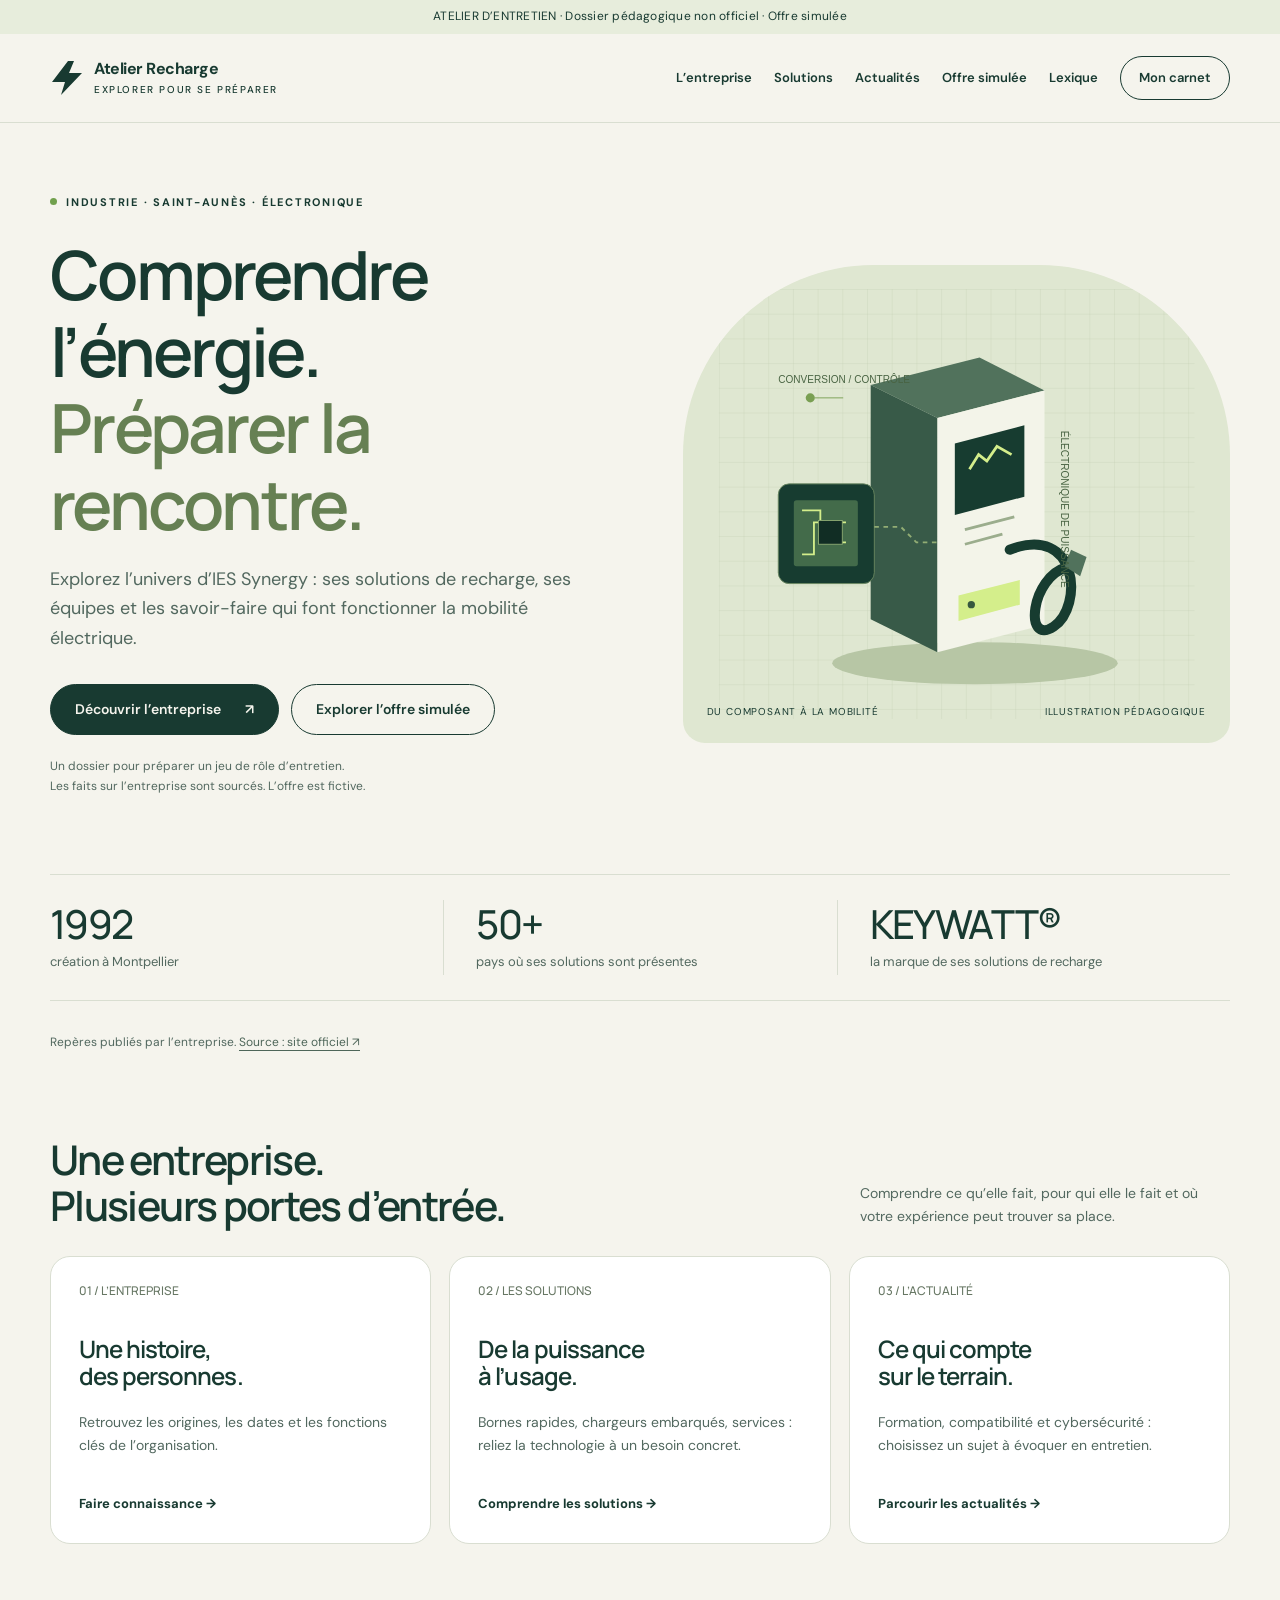
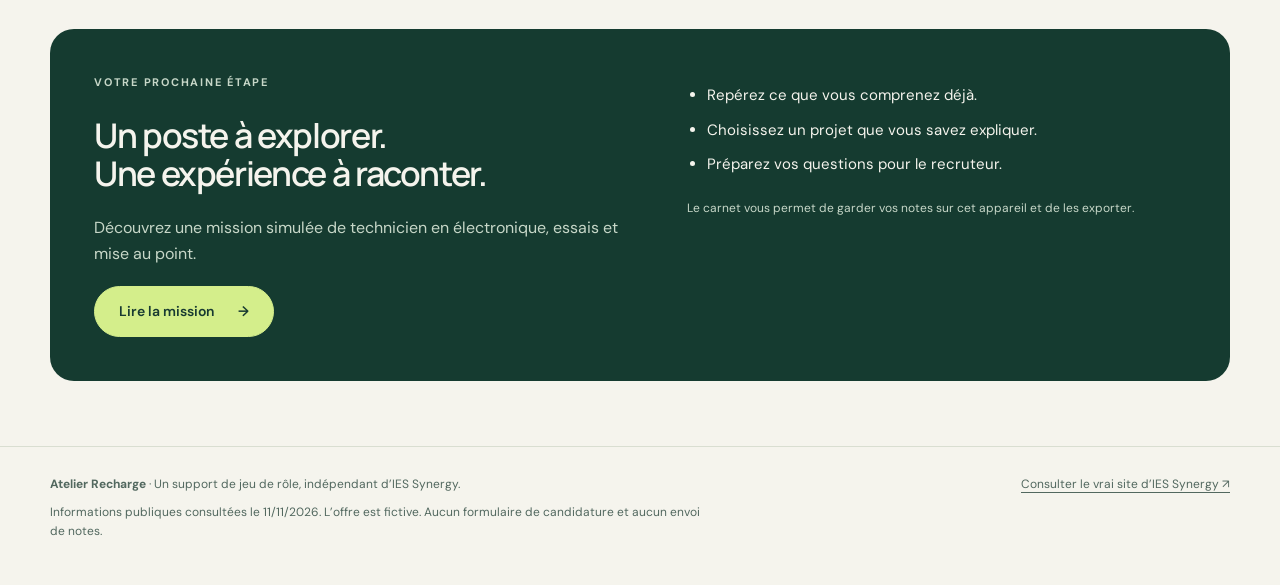
==== index.html @ e0dff9a8 "Create interview preparation site with sourced company information" ====
<!doctype html><html lang="fr"><head><meta charset="utf-8"><meta name="viewport" content="width=device-width, initial-scale=1"><meta name="robots" content="noindex,nofollow"><meta name="description" content="Dossier pédagogique non officiel pour découvrir IES Synergy et préparer un jeu de rôle d’entretien."><meta name="theme-color" content="#183a31"><title>Découvrir IES Synergy · Atelier Recharge</title><link rel="icon" href="favicon.svg" type="image/svg+xml"><link rel="stylesheet" href="style.css"><script defer src="app.js"></script></head><body data-page="index"><a class="skip" href="#contenu">Aller au contenu</a><div class="notice">ATELIER D’ENTRETIEN · Dossier pédagogique non officiel · Offre simulée</div><header class="header"><div class="wrap headrow"><a class="brand" href="index.html" aria-label="Atelier Recharge, accueil"><svg viewBox="0 0 34 38" aria-hidden="true"><path d="M18 2L2 23H15L11 36L32 14H19L24 2Z" fill="#183a31"/></svg><span>Atelier Recharge<small>Explorer pour se préparer</small></span></a><button class="menutoggle" aria-expanded="false" aria-controls="mainnav">Menu</button><nav id="mainnav" aria-label="Navigation principale"><a href="entreprise.html" >L’entreprise</a><a href="solutions.html" >Solutions</a><a href="actualites.html" >Actualités</a><a href="offre.html" >Offre simulée</a><a href="lexique.html" >Lexique</a><a href="notes.html" class="notelink" >Mon carnet</a></nav></div></header><main id="contenu">
<div class="wrap"><section class="hero"><div><div class="eyebrow"><span class="dot"></span> Industrie · Saint-Aunès · Électronique</div><h1>Comprendre<br>l’énergie.<br><span>Préparer la rencontre.</span></h1><p>Explorez l’univers d’IES Synergy : ses solutions de recharge, ses équipes et les savoir-faire qui font fonctionner la mobilité électrique.</p><div class="actions"><a class="button" href="entreprise.html">Découvrir l’entreprise <span aria-hidden="true">↗</span></a><a class="button secondary" href="offre.html">Explorer l’offre simulée</a></div><p class="smallnote">Un dossier pour préparer un jeu de rôle d’entretien.<br>Les faits sur l’entreprise sont sourcés. L’offre est fictive.</p></div><div class="visual"><svg viewBox="0 0 520 470" role="img" aria-labelledby="charger-title"><title id="charger-title">Illustration d’une borne de recharge et de son module électronique, sans représentation d’un produit réel.</title><defs><pattern id="grid" width="27" height="27" patternUnits="userSpaceOnUse"><path d="M27 0H0V27" fill="none" stroke="#bac9aa" stroke-width=".5"/></pattern></defs><rect width="520" height="470" fill="url(#grid)"/><ellipse cx="280" cy="409" rx="156" ry="23" fill="#b7c6a5"/><path d="M166 105L285 75 356 111 239 141Z" fill="#51725c"/><path d="M166 105L239 141V397L166 361Z" fill="#385a48"/><path d="M239 141L356 111V367L239 397Z" fill="#f3f4e9"/><path d="M258 169L334 149V227L258 247Z" fill="#173c30"/><path d="M274 197L284 181 293 188 304 172 320 181" fill="none" stroke="#d4ee8b" stroke-width="3"/><path d="M269 263L323 249M269 279L310 268" stroke="#9bad8d" stroke-width="3"/><path d="M318 285C393 256 399 347 366 369S341 314 381 304" fill="none" stroke="#173c30" stroke-width="11" stroke-linecap="round"/><path d="M378 303L385 285 402 293 395 314Z" fill="#51725c"/><path d="M262 335L329 318V345L262 363Z" fill="#d4ee8b"/><circle cx="276" cy="345" r="4" fill="#37583f"/><rect x="65" y="213" width="105" height="109" rx="12" fill="#173c30" stroke="#6b8861"/><rect x="82" y="231" width="70" height="72" rx="3" fill="#436b4a"/><path d="M91 242H111V277H139M91 290H104V255H139" fill="none" stroke="#d4ee8b" stroke-width="2"/><rect x="109" y="253" width="26" height="26" fill="#112d24" stroke="#8daa73"/><path d="M170 260H199L216 277H239" fill="none" stroke="#92ad74" stroke-width="2" stroke-dasharray="5 5"/><circle cx="100" cy="119" r="5" fill="#799f52"/><path d="M105 119H136" stroke="#799f52"/><text x="65" y="103" fill="#496443" font-family="Arial" font-size="11">CONVERSION / CONTRÔLE</text><text x="374" y="155" fill="#496443" font-family="Arial" font-size="11" transform="rotate(90 374 155)">ÉLECTRONIQUE DE PUISSANCE</text></svg><div class="caption"><span>Du composant à la mobilité</span><span>Illustration pédagogique</span></div></div></section>
<div class="stats"><div class="stat"><strong>1992</strong><span>création à Montpellier</span></div><div class="stat"><strong>50+</strong><span>pays où ses solutions sont présentes</span></div><div class="stat"><strong>KEYWATT®</strong><span>la marque de ses solutions de recharge</span></div></div><p class="smallnote">Repères publiés par l’entreprise. <a class="source" href="https://ies-synergy.com/" target="_blank" rel="noopener noreferrer">Source : site officiel <span aria-hidden="true">↗</span></a></p>
<section class="section"><div class="sectionhead"><h2>Une entreprise.<br>Plusieurs portes d’entrée.</h2><p>Comprendre ce qu’elle fait, pour qui elle le fait et où votre expérience peut trouver sa place.</p></div><div class="grid"><article class="card"><span class="num">01 / L’ENTREPRISE</span><h3>Une histoire,<br>des personnes.</h3><p>Retrouvez les origines, les dates et les fonctions clés de l’organisation.</p><a class="textlink" href="entreprise.html">Faire connaissance →</a></article><article class="card"><span class="num">02 / LES SOLUTIONS</span><h3>De la puissance<br>à l’usage.</h3><p>Bornes rapides, chargeurs embarqués, services : reliez la technologie à un besoin concret.</p><a class="textlink" href="solutions.html">Comprendre les solutions →</a></article><article class="card"><span class="num">03 / L’ACTUALITÉ</span><h3>Ce qui compte<br>sur le terrain.</h3><p>Formation, compatibilité et cybersécurité : choisissez un sujet à évoquer en entretien.</p><a class="textlink" href="actualites.html">Parcourir les actualités →</a></article></div></section>
<section class="band"><div><div class="eyebrow">Votre prochaine étape</div><h2>Un poste à explorer.<br>Une expérience à raconter.</h2><p>Découvrez une mission simulée de technicien en électronique, essais et mise au point.</p><a class="button" href="offre.html">Lire la mission <span aria-hidden="true">→</span></a></div><div><ul><li>Repérez ce que vous comprenez déjà.</li><li>Choisissez un projet que vous savez expliquer.</li><li>Préparez vos questions pour le recruteur.</li></ul><p class="smallnote" style="color:#c7d7c8">Le carnet vous permet de garder vos notes sur cet appareil et de les exporter.</p></div></section></div></main><footer class="foot"><div class="wrap footrow"><div><p><strong>Atelier Recharge</strong> · Un support de jeu de rôle, indépendant d’IES Synergy.</p><p>Informations publiques consultées le 11/11/2026. L’offre est fictive. Aucun formulaire de candidature et aucun envoi de notes.</p></div><a href="https://ies-synergy.com/" target="_blank" rel="noopener noreferrer">Consulter le vrai site d’IES Synergy ↗</a></div></footer></body></html>
---- style.css ----
@import url('https://fonts.googleapis.com/css2?family=DM+Sans:wght@400;500;600;700&family=Manrope:wght@400;500;600;700;800&display=swap');
:root{--ink:#183a31;--muted:#52685f;--paper:#f5f4ed;--line:#d9ded1;--lime:#d4ee8b;--white:#fff;--dark:#153b30;--radius:20px}
*{box-sizing:border-box}html{scroll-behavior:smooth;scroll-padding-top:110px}body{margin:0;background:var(--paper);color:var(--ink);font:16px/1.65 'DM Sans',Arial,sans-serif}a{color:inherit;text-underline-offset:4px}button,input,textarea{font:inherit}button,a,input,textarea,summary{-webkit-tap-highlight-color:transparent}a:focus-visible,button:focus-visible,input:focus-visible,textarea:focus-visible,summary:focus-visible{outline:3px solid #407b25;outline-offset:5px}a:hover{color:#3a602b}h1,h2,h3{font-family:Manrope,Arial,sans-serif;line-height:1.13;letter-spacing:-.04em;margin:0 0 22px}h1{font-size:clamp(40px,5.3vw,74px);font-weight:600}h2{font-size:clamp(29px,3.2vw,42px);font-weight:600}h3{font-size:23px;font-weight:600}p{margin:0 0 18px}.wrap{width:min(1180px,calc(100% - 64px));margin:auto}.skip{position:absolute;left:10px;top:-90px;z-index:99;padding:10px;background:white}.skip:focus{top:10px}.notice{background:#e7eddc;text-align:center;font-size:12px;padding:7px 15px;letter-spacing:.02em}.header{border-bottom:1px solid var(--line);background:var(--paper);position:sticky;top:0;z-index:20}.headrow{display:flex;align-items:center;justify-content:space-between;min-height:88px;gap:24px}.brand{display:flex;align-items:center;gap:10px;text-decoration:none;line-height:1.13;flex-shrink:0;font-size:16px;letter-spacing:-.03em;font-weight:700}.brand svg{width:34px;height:38px}.brand small{display:block;font-size:10px;letter-spacing:.16em;text-transform:uppercase;font-weight:500;margin-top:6px}nav{display:flex;gap:22px;align-items:center}nav a{font-size:13px;font-weight:600;text-decoration:none;white-space:nowrap;padding:9px 0}nav a[aria-current=page]{border-bottom:2px solid var(--ink)}nav .notelink{padding:10px 18px;border:1px solid var(--ink);border-radius:99px}.menutoggle{display:none;border:1px solid var(--line);background:transparent;border-radius:50px;padding:9px 16px;color:var(--ink)}main{min-height:70vh}.eyebrow{font-size:11px;letter-spacing:.16em;text-transform:uppercase;font-weight:700;display:flex;align-items:center;gap:9px;margin-bottom:25px}.dot{display:inline-block;width:7px;height:7px;border-radius:50%;background:#71a04d}.hero{padding:70px 0 60px;display:grid;grid-template-columns:1.05fr 1fr;gap:58px;align-items:center}.hero h1 span{color:#668053}.hero p{font-size:18px;max-width:540px;color:var(--muted)}.actions{display:flex;gap:12px;flex-wrap:wrap;margin:30px 0 0}.button{display:inline-flex;align-items:center;justify-content:center;gap:24px;border:1px solid var(--ink);border-radius:99px;background:var(--ink);color:var(--paper);padding:13px 24px;text-decoration:none;cursor:pointer;font-size:14px;font-weight:600}.button:hover{background:#315545;color:white}.button.secondary{background:transparent;color:var(--ink)}.button.secondary:hover{background:#e8ecdf}.smallnote{font-size:12px!important;color:var(--muted);margin-top:22px!important}.visual{background:#dfe7d1;border-radius:190px 190px 22px 22px;position:relative;overflow:hidden;min-height:478px;display:flex;align-items:center;justify-content:center}.visual svg{width:100%;height:430px}.visual .caption{position:absolute;bottom:22px;left:24px;right:24px;display:flex;justify-content:space-between;font-size:10px;letter-spacing:.08em;text-transform:uppercase}.stats{display:grid;grid-template-columns:repeat(3,1fr);border-top:1px solid var(--line);border-bottom:1px solid var(--line);padding:25px 0;margin-bottom:12px}.stat{padding:0 32px;border-left:1px solid var(--line)}.stat:first-child{padding-left:0;border-left:0}.stat strong{display:block;font:500 40px/1.2 Manrope,Arial,sans-serif;letter-spacing:-.04em}.stat span{font-size:13px;color:var(--muted)}.section{padding:65px 0}.sectionhead{display:flex;justify-content:space-between;align-items:end;gap:35px;margin-bottom:28px}.sectionhead h2{margin-bottom:0}.sectionhead p{max-width:370px;font-size:14px;color:var(--muted);margin:0}.grid{display:grid;grid-template-columns:repeat(3,1fr);gap:18px}.grid.two{grid-template-columns:repeat(2,1fr)}.card{background:#fff;border:1px solid var(--line);border-radius:var(--radius);padding:28px;display:flex;flex-direction:column;align-items:start}.card .num{font:500 12px/1 Manrope,Arial,sans-serif;color:#677764;margin-bottom:38px}.card p{font-size:14px;color:var(--muted)}.card h3{font-size:24px}.card .textlink{margin-top:auto;padding-top:18px}.textlink{font-size:13px;font-weight:700;text-decoration:none}.band{background:var(--dark);color:var(--paper);border-radius:24px;padding:44px;display:grid;grid-template-columns:1.1fr 1fr;gap:45px;margin:20px 0 65px}.band p{color:#c7d7c8}.band .button{background:var(--lime);color:var(--ink);border-color:var(--lime)}.band h2{font-size:34px}.band .eyebrow{color:#c7d7c8}.band ul{padding-left:20px;font-size:15px;margin:0}.band li{margin:10px 0}.pageintro{padding:60px 0 40px;max-width:900px}.pageintro h1{font-size:clamp(40px,5vw,62px)}.pageintro p{font-size:19px;max-width:740px;color:var(--muted)}.pill{font-size:11px;font-weight:600;padding:5px 10px;background:#e9eedf;border-radius:99px;display:inline-block;margin-bottom:18px}.pill.sim{background:#f1dfbd;color:#704511}.source{font-size:12px;display:inline-block;color:#4e6659;letter-spacing:0;margin-top:10px}.sources{border-top:1px solid var(--line);padding:28px 0 40px;font-size:12px;color:var(--muted)}.sources ul{padding-left:18px}.sources a{overflow-wrap:anywhere}.split{display:grid;grid-template-columns:1fr 1fr;gap:50px;align-items:start}.bigcopy{font-size:22px;line-height:1.55;letter-spacing:-.02em}.list{padding-left:20px}.list li{margin:12px 0}.panel{padding:30px;background:#e8edde;border-radius:var(--radius)}.panel h3{font-size:25px}.panel p:last-child{margin-bottom:0}.timeline{border-top:1px solid var(--line)}.event{display:grid;grid-template-columns:190px 1fr;gap:36px;padding:30px 0;border-bottom:1px solid var(--line)}.event time{font:600 20px/1.5 Manrope,Arial,sans-serif}.event h3{font-size:24px;margin-bottom:10px}.event p{color:var(--muted);font-size:15px;max-width:720px}.person{display:flex;gap:18px;align-items:start;padding:23px 0;border-bottom:1px solid var(--line)}.avatar{width:44px;height:44px;background:#e2e9d7;border-radius:50%;display:grid;place-items:center;font-size:12px;font-weight:700;flex-shrink:0}.person h3{font-size:20px;margin:0 0 4px}.person p{font-size:14px;color:var(--muted);margin:0}.values{display:flex;flex-wrap:wrap;gap:10px;margin-top:20px}.values span{border:1px solid var(--line);padding:8px 16px;border-radius:99px;font-size:14px}.diagram{padding:35px;background:#e5ebda;border-radius:22px;margin:25px 0}.flow{display:grid;grid-template-columns:1fr 35px 1fr 35px 1fr;align-items:center;gap:6px}.flow div{background:#fff;border-radius:14px;padding:24px;text-align:center}.flow b{display:block;font:600 18px/1.3 Manrope,Arial,sans-serif;margin-bottom:8px}.flow small{font-size:12px;color:var(--muted)}.flow>span{text-align:center;font-size:22px}.diagram figcaption{font-size:12px;margin-top:20px;color:var(--muted)}.jobtop{background:#e4ebd8;padding:35px;border-radius:24px;margin-bottom:30px}.jobtop h2{max-width:800px}.jobmeta{display:flex;gap:12px;flex-wrap:wrap;font-size:13px}.jobmeta span{border-right:1px solid #bac8ad;padding-right:14px}.jobmeta span:last-child{border:0}.content{max-width:800px}.content h2{font-size:30px;margin-top:40px}.content h3{margin-top:24px}.content p,.content li{color:var(--muted)}.numbered{counter-reset:step;list-style:none;padding:0}.numbered li{counter-increment:step;position:relative;padding:18px 0 18px 48px;border-bottom:1px solid var(--line)}.numbered li:before{content:counter(step,decimal-leading-zero);position:absolute;left:0;top:19px;font-size:12px;color:#6a8053}.searchlabel{display:block;font-size:13px;font-weight:600;margin-bottom:8px}.search{width:100%;border:1px solid #98a990;background:white;border-radius:14px;padding:14px 18px;color:var(--ink);margin-bottom:15px}#resultcount{font-size:12px;color:var(--muted);margin-bottom:25px}.terms{display:grid;grid-template-columns:1fr 1fr;gap:14px}.term{border:1px solid var(--line);border-radius:15px;padding:23px;background:white}.term h2{font-size:21px;letter-spacing:-.02em;margin-bottom:12px}.term p{font-size:14px;color:var(--muted);margin:0}.term[hidden]{display:none}.notesgrid{display:grid;grid-template-columns:1fr 1fr;gap:22px;margin:30px 0}.notefield{border:1px solid var(--line);background:white;border-radius:18px;padding:23px}.notefield label{font:600 18px/1.35 Manrope,Arial,sans-serif;display:block;margin-bottom:8px;letter-spacing:-.02em}.notefield .hint{font-size:12px;color:var(--muted);margin-bottom:12px}.notefield textarea{width:100%;min-height:145px;border:1px solid #aab7a0;border-radius:9px;padding:12px;resize:vertical;background:#fbfcf7;color:var(--ink)}.notestatus{font-size:13px;min-height:24px;color:var(--muted)}.checklist label{display:flex;gap:10px;align-items:start;margin:13px 0;font-size:14px}.checklist input{accent-color:var(--ink);width:18px;height:18px;margin-top:4px;flex-shrink:0}.foot{border-top:1px solid var(--line);padding:28px 0 35px;color:var(--muted);font-size:12px}.footrow{display:flex;justify-content:space-between;gap:30px}.foot p{max-width:650px;margin-bottom:8px}.foot a{font-size:12px}.print-only{display:none}body[data-page=notes] .section{padding-top:25px}.return{display:inline-block;font-size:13px;margin-top:25px}.noresults{padding:20px;color:var(--muted)}
@media(min-width:1500px){.hero{gap:95px}}
@media(max-width:1080px){.headrow{gap:15px}nav{gap:14px}nav a{font-size:12px}.hero{gap:32px}.visual{min-height:430px}.wrap{width:calc(100% - 44px)}}
@media(max-width:850px){.headrow{min-height:75px}.menutoggle{display:block}nav{display:none;position:absolute;top:75px;left:0;right:0;flex-direction:column;align-items:stretch;background:var(--paper);padding:20px 25px;border-bottom:1px solid var(--line);gap:5px}nav.open{display:flex}nav a{font-size:15px;padding:10px}nav .notelink{display:inline-block;text-align:center;margin-top:10px}.hero{padding:40px 0;grid-template-columns:1fr;gap:30px}.hero h1{max-width:670px}.hero p{font-size:17px}.visual{min-height:360px;border-radius:100px 100px 20px 20px}.visual svg{height:350px}.grid{grid-template-columns:1fr}.grid.two{grid-template-columns:1fr 1fr}.card .num{margin-bottom:22px}.split,.band{grid-template-columns:1fr;gap:28px}.sectionhead{display:block}.sectionhead p{margin-top:20px}.event{grid-template-columns:140px 1fr;gap:20px}.notesgrid{grid-template-columns:1fr}.stats .stat{padding:0 20px}.stat strong{font-size:32px}.flow div{padding:18px 10px}.terms{grid-template-columns:1fr 1fr}.section{padding:45px 0}}
@media(max-width:540px){.wrap{width:calc(100% - 36px)}h1{font-size:44px}.notice{font-size:10px}.eyebrow{font-size:10px}.hero{padding-top:32px}.actions{gap:10px}.button{padding:12px 19px;gap:15px}.stats{grid-template-columns:1fr;gap:18px}.stats .stat{padding:0 0 0 0;border:0;display:flex;gap:18px;align-items:center}.stat strong{min-width:115px;font-size:29px}.stat span{max-width:165px}.visual{min-height:310px}.visual svg{height:310px}.band{padding:28px;gap:20px;border-radius:18px}.band h2{font-size:29px}.grid.two,.terms{grid-template-columns:1fr}.pageintro{padding:40px 0 24px}.pageintro h1{font-size:40px}.pageintro p{font-size:17px}.event{grid-template-columns:1fr;gap:10px}.event time{font-size:16px}.event h3{font-size:23px}.diagram{padding:20px;margin:20px 0}.flow{grid-template-columns:1fr;gap:10px}.flow>span{transform:rotate(90deg)}.flow div{padding:20px}.jobtop{padding:25px}.jobtop h2{font-size:30px}.jobmeta{display:block}.jobmeta span{display:block;border:0}.footrow{display:block}.footrow>a{display:inline-block;margin-top:15px}.content h2{font-size:27px}}
@media(prefers-reduced-motion:reduce){html{scroll-behavior:auto}}
@media print{.notice,.header,nav,.foot,.actions,.notestatus,.search,.searchlabel,#resultcount,.return{display:none!important}body{background:white;font-size:11pt;color:black}.wrap{width:100%}.pageintro{padding:0 0 20px}.pageintro h1{font-size:30pt}.section{padding:15px 0}.notesgrid{display:block}.notefield{break-inside:avoid;margin-bottom:16px;padding:10px}.notefield textarea{display:none}.print-only{display:block;white-space:pre-wrap;min-height:70px;color:black}.band{background:#eee;color:black}.card,.term{break-inside:avoid}.hero{display:block}.visual{display:none}a{color:black}.sources{font-size:9pt}}
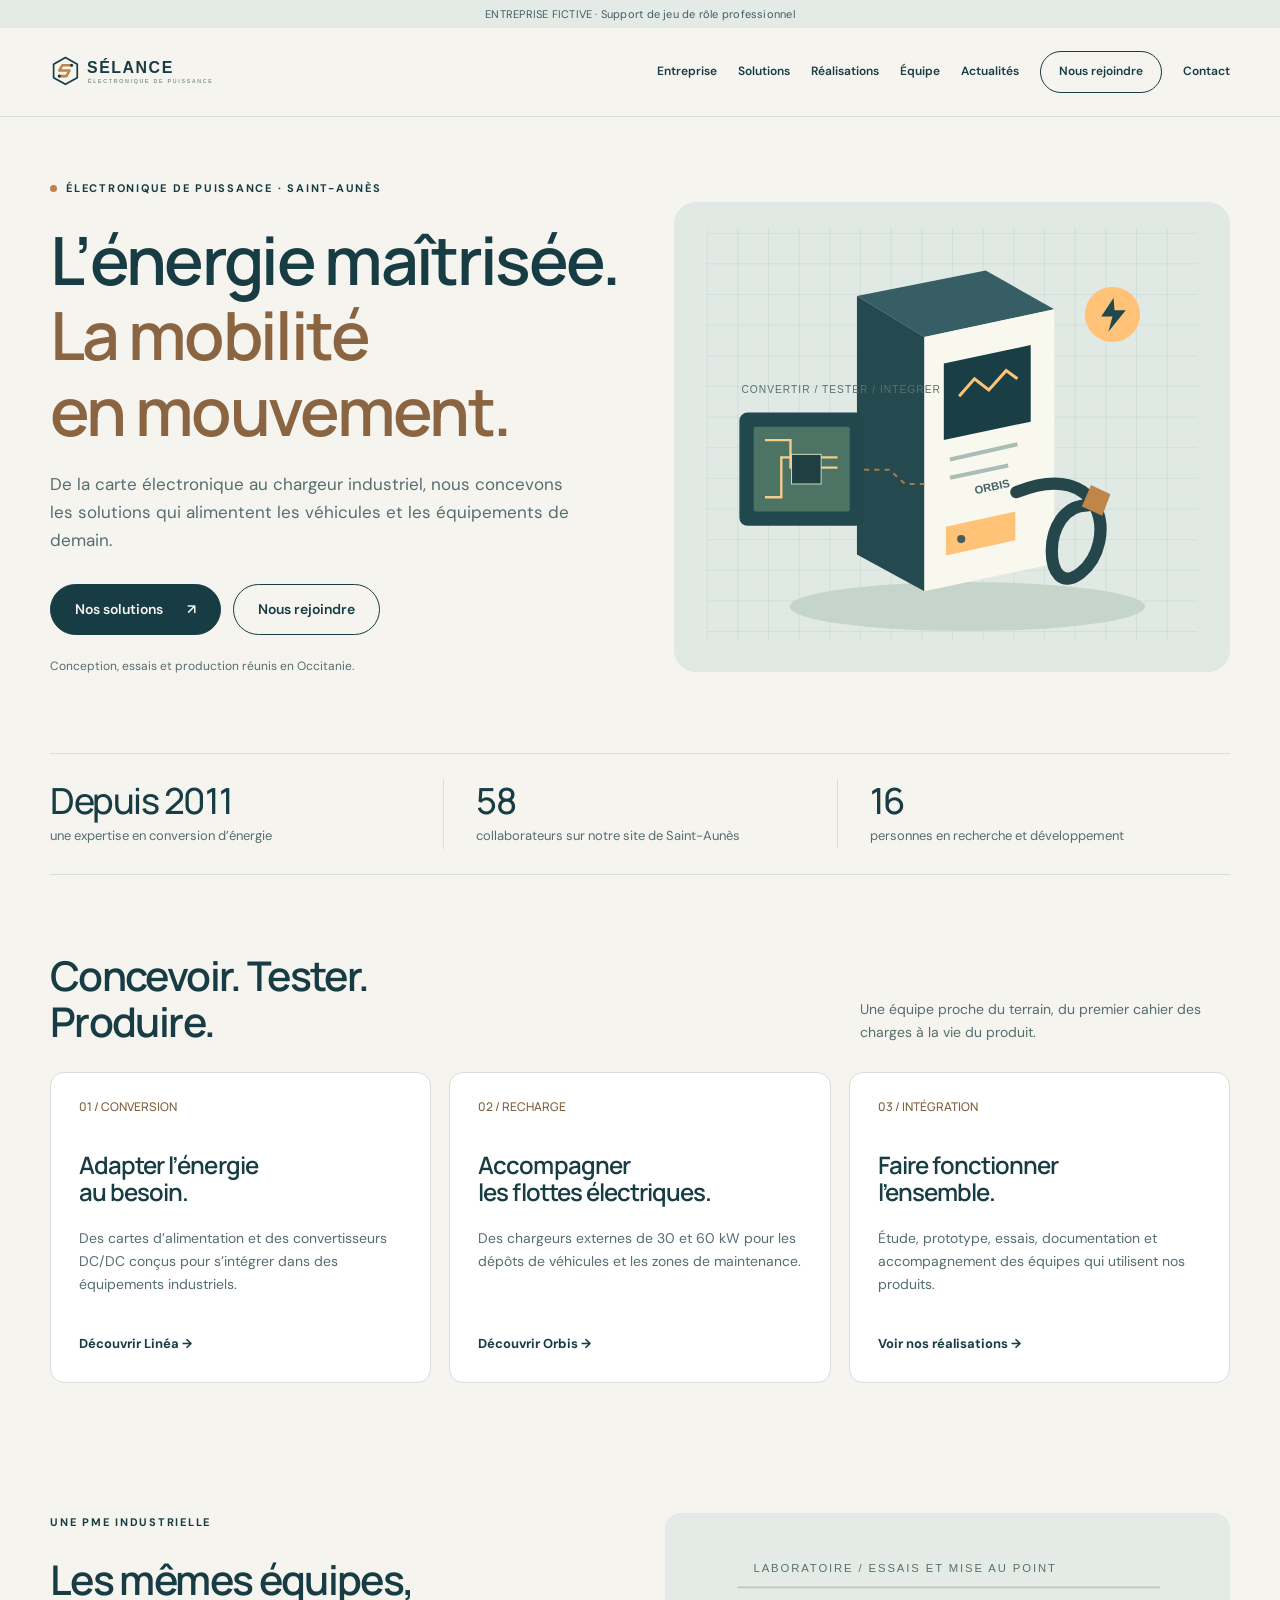
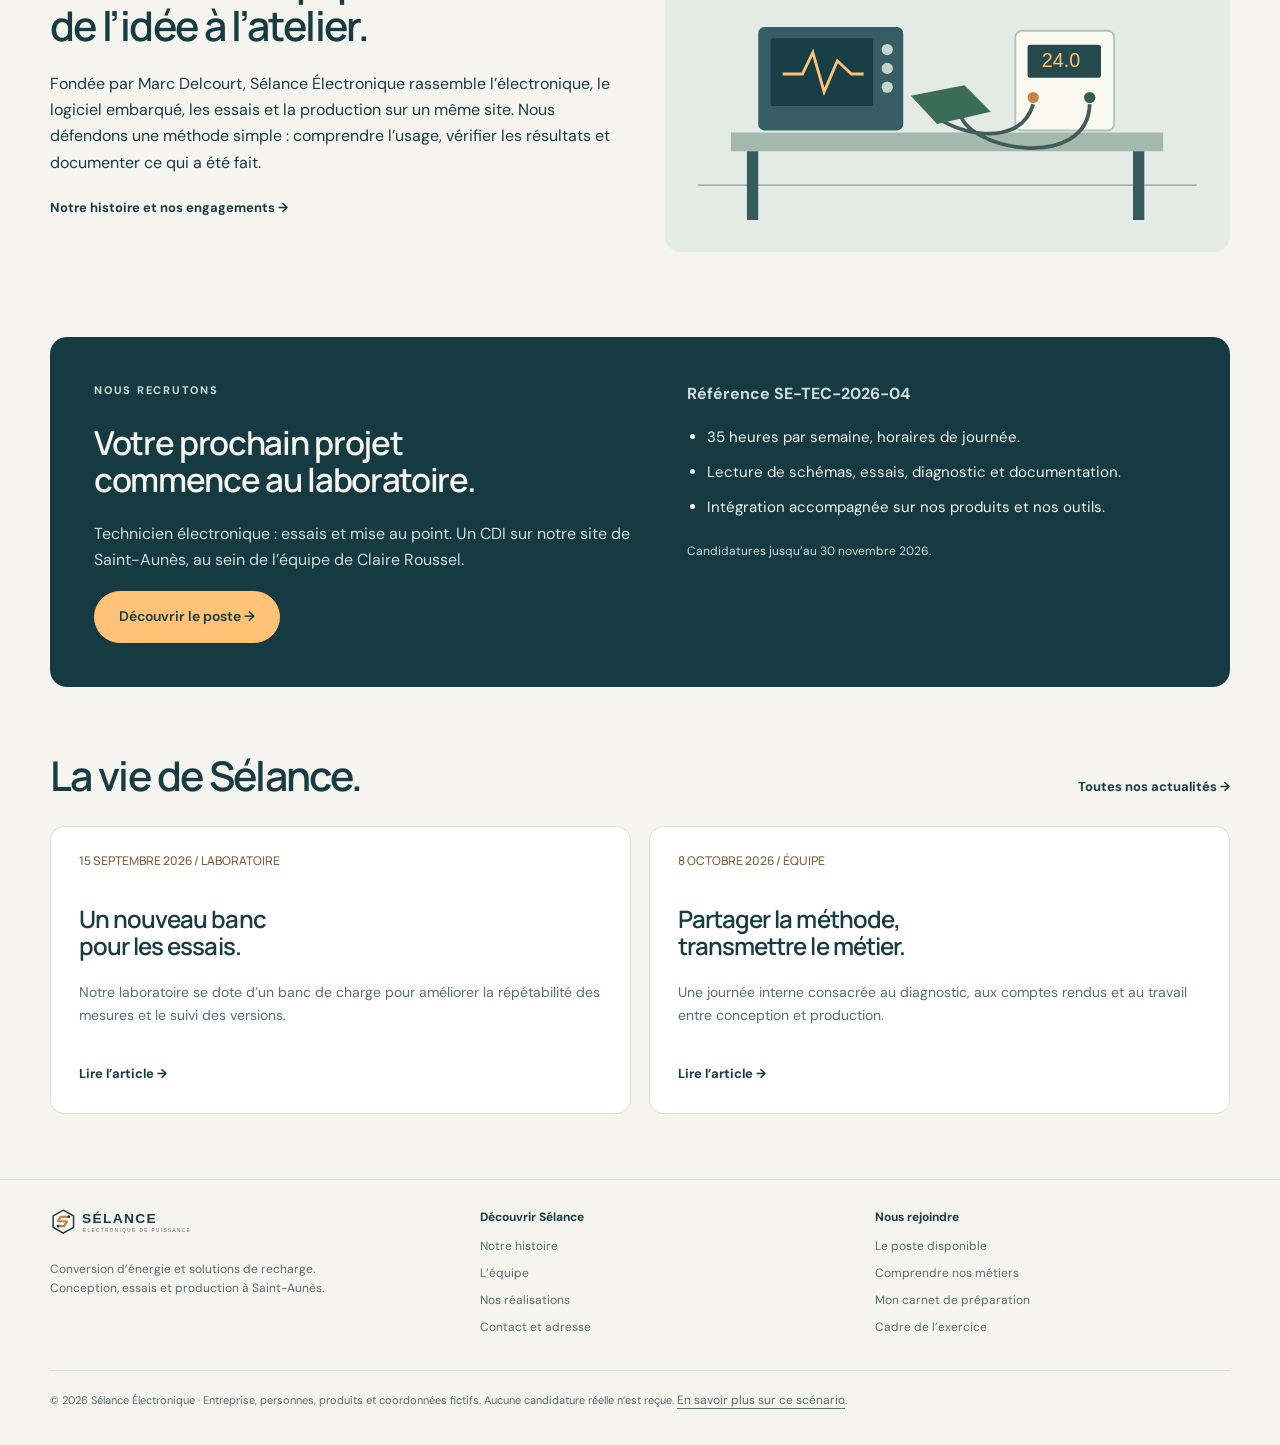
==== commit 178b1f86: "Replace training dossier with complete fictional Selance company website" ====
--- a/index.html
+++ b/index.html
@@ -1,5 +1,5 @@
-<!doctype html><html lang="fr"><head><meta charset="utf-8"><meta name="viewport" content="width=device-width, initial-scale=1"><meta name="robots" content="noindex,nofollow"><meta name="description" content="Dossier pédagogique non officiel pour découvrir IES Synergy et préparer un jeu de rôle d’entretien."><meta name="theme-color" content="#183a31"><title>Découvrir IES Synergy · Atelier Recharge</title><link rel="icon" href="favicon.svg" type="image/svg+xml"><link rel="stylesheet" href="style.css"><script defer src="app.js"></script></head><body data-page="index"><a class="skip" href="#contenu">Aller au contenu</a><div class="notice">ATELIER D’ENTRETIEN · Dossier pédagogique non officiel · Offre simulée</div><header class="header"><div class="wrap headrow"><a class="brand" href="index.html" aria-label="Atelier Recharge, accueil"><svg viewBox="0 0 34 38" aria-hidden="true"><path d="M18 2L2 23H15L11 36L32 14H19L24 2Z" fill="#183a31"/></svg><span>Atelier Recharge<small>Explorer pour se préparer</small></span></a><button class="menutoggle" aria-expanded="false" aria-controls="mainnav">Menu</button><nav id="mainnav" aria-label="Navigation principale"><a href="entreprise.html" >L’entreprise</a><a href="solutions.html" >Solutions</a><a href="actualites.html" >Actualités</a><a href="offre.html" >Offre simulée</a><a href="lexique.html" >Lexique</a><a href="notes.html" class="notelink" >Mon carnet</a></nav></div></header><main id="contenu">
-<div class="wrap"><section class="hero"><div><div class="eyebrow"><span class="dot"></span> Industrie · Saint-Aunès · Électronique</div><h1>Comprendre<br>l’énergie.<br><span>Préparer la rencontre.</span></h1><p>Explorez l’univers d’IES Synergy : ses solutions de recharge, ses équipes et les savoir-faire qui font fonctionner la mobilité électrique.</p><div class="actions"><a class="button" href="entreprise.html">Découvrir l’entreprise <span aria-hidden="true">↗</span></a><a class="button secondary" href="offre.html">Explorer l’offre simulée</a></div><p class="smallnote">Un dossier pour préparer un jeu de rôle d’entretien.<br>Les faits sur l’entreprise sont sourcés. L’offre est fictive.</p></div><div class="visual"><svg viewBox="0 0 520 470" role="img" aria-labelledby="charger-title"><title id="charger-title">Illustration d’une borne de recharge et de son module électronique, sans représentation d’un produit réel.</title><defs><pattern id="grid" width="27" height="27" patternUnits="userSpaceOnUse"><path d="M27 0H0V27" fill="none" stroke="#bac9aa" stroke-width=".5"/></pattern></defs><rect width="520" height="470" fill="url(#grid)"/><ellipse cx="280" cy="409" rx="156" ry="23" fill="#b7c6a5"/><path d="M166 105L285 75 356 111 239 141Z" fill="#51725c"/><path d="M166 105L239 141V397L166 361Z" fill="#385a48"/><path d="M239 141L356 111V367L239 397Z" fill="#f3f4e9"/><path d="M258 169L334 149V227L258 247Z" fill="#173c30"/><path d="M274 197L284 181 293 188 304 172 320 181" fill="none" stroke="#d4ee8b" stroke-width="3"/><path d="M269 263L323 249M269 279L310 268" stroke="#9bad8d" stroke-width="3"/><path d="M318 285C393 256 399 347 366 369S341 314 381 304" fill="none" stroke="#173c30" stroke-width="11" stroke-linecap="round"/><path d="M378 303L385 285 402 293 395 314Z" fill="#51725c"/><path d="M262 335L329 318V345L262 363Z" fill="#d4ee8b"/><circle cx="276" cy="345" r="4" fill="#37583f"/><rect x="65" y="213" width="105" height="109" rx="12" fill="#173c30" stroke="#6b8861"/><rect x="82" y="231" width="70" height="72" rx="3" fill="#436b4a"/><path d="M91 242H111V277H139M91 290H104V255H139" fill="none" stroke="#d4ee8b" stroke-width="2"/><rect x="109" y="253" width="26" height="26" fill="#112d24" stroke="#8daa73"/><path d="M170 260H199L216 277H239" fill="none" stroke="#92ad74" stroke-width="2" stroke-dasharray="5 5"/><circle cx="100" cy="119" r="5" fill="#799f52"/><path d="M105 119H136" stroke="#799f52"/><text x="65" y="103" fill="#496443" font-family="Arial" font-size="11">CONVERSION / CONTRÔLE</text><text x="374" y="155" fill="#496443" font-family="Arial" font-size="11" transform="rotate(90 374 155)">ÉLECTRONIQUE DE PUISSANCE</text></svg><div class="caption"><span>Du composant à la mobilité</span><span>Illustration pédagogique</span></div></div></section>
-<div class="stats"><div class="stat"><strong>1992</strong><span>création à Montpellier</span></div><div class="stat"><strong>50+</strong><span>pays où ses solutions sont présentes</span></div><div class="stat"><strong>KEYWATT®</strong><span>la marque de ses solutions de recharge</span></div></div><p class="smallnote">Repères publiés par l’entreprise. <a class="source" href="https://ies-synergy.com/" target="_blank" rel="noopener noreferrer">Source : site officiel <span aria-hidden="true">↗</span></a></p>
-<section class="section"><div class="sectionhead"><h2>Une entreprise.<br>Plusieurs portes d’entrée.</h2><p>Comprendre ce qu’elle fait, pour qui elle le fait et où votre expérience peut trouver sa place.</p></div><div class="grid"><article class="card"><span class="num">01 / L’ENTREPRISE</span><h3>Une histoire,<br>des personnes.</h3><p>Retrouvez les origines, les dates et les fonctions clés de l’organisation.</p><a class="textlink" href="entreprise.html">Faire connaissance →</a></article><article class="card"><span class="num">02 / LES SOLUTIONS</span><h3>De la puissance<br>à l’usage.</h3><p>Bornes rapides, chargeurs embarqués, services : reliez la technologie à un besoin concret.</p><a class="textlink" href="solutions.html">Comprendre les solutions →</a></article><article class="card"><span class="num">03 / L’ACTUALITÉ</span><h3>Ce qui compte<br>sur le terrain.</h3><p>Formation, compatibilité et cybersécurité : choisissez un sujet à évoquer en entretien.</p><a class="textlink" href="actualites.html">Parcourir les actualités →</a></article></div></section>
-<section class="band"><div><div class="eyebrow">Votre prochaine étape</div><h2>Un poste à explorer.<br>Une expérience à raconter.</h2><p>Découvrez une mission simulée de technicien en électronique, essais et mise au point.</p><a class="button" href="offre.html">Lire la mission <span aria-hidden="true">→</span></a></div><div><ul><li>Repérez ce que vous comprenez déjà.</li><li>Choisissez un projet que vous savez expliquer.</li><li>Préparez vos questions pour le recruteur.</li></ul><p class="smallnote" style="color:#c7d7c8">Le carnet vous permet de garder vos notes sur cet appareil et de les exporter.</p></div></section></div></main><footer class="foot"><div class="wrap footrow"><div><p><strong>Atelier Recharge</strong> · Un support de jeu de rôle, indépendant d’IES Synergy.</p><p>Informations publiques consultées le 11/11/2026. L’offre est fictive. Aucun formulaire de candidature et aucun envoi de notes.</p></div><a href="https://ies-synergy.com/" target="_blank" rel="noopener noreferrer">Consulter le vrai site d’IES Synergy ↗</a></div></footer></body></html>+<!doctype html><html lang="fr"><head><meta charset="utf-8"><meta name="viewport" content="width=device-width, initial-scale=1"><meta name="robots" content="noindex,nofollow"><meta name="description" content="Sélance Électronique : entreprise fictive pour un jeu de rôle de recrutement. Électronique de puissance, conversion et recharge."><meta name="theme-color" content="#183c43"><title>Électronique de puissance, solutions de recharge · Sélance Électronique</title><link rel="icon" href="favicon.svg" type="image/svg+xml"><link rel="stylesheet" href="style.css"><script defer src="app.js"></script></head><body data-page="index"><a class="skip" href="#contenu">Aller au contenu</a><div class="notice">ENTREPRISE FICTIVE · Support de jeu de rôle professionnel</div><header class="header"><div class="wrap headrow"><a class="brand" href="index.html" aria-label="Sélance Électronique, accueil"><img src="assets/logo-selance.svg" alt="Sélance Électronique"></a><button class="menutoggle" aria-expanded="false" aria-controls="mainnav">Menu</button><nav id="mainnav" aria-label="Navigation principale"><a href="entreprise.html" >Entreprise</a><a href="solutions.html" >Solutions</a><a href="realisations.html" >Réalisations</a><a href="equipe.html" >Équipe</a><a href="actualites.html" >Actualités</a><a href="recrutement.html" class="notelink" >Nous rejoindre</a><a href="contact.html" >Contact</a></nav></div></header><main id="contenu"><div class="wrap"><section class="hero"><div><div class="eyebrow"><span class="dot"></span> Électronique de puissance · Saint-Aunès</div><h1>L’énergie maîtrisée.<br/><span>La mobilité<br/>en mouvement.</span></h1><p>De la carte électronique au chargeur industriel, nous concevons les solutions qui alimentent les véhicules et les équipements de demain.</p><div class="actions"><a class="button" href="solutions.html">Nos solutions <span aria-hidden="true">↗</span></a><a class="button secondary" href="recrutement.html">Nous rejoindre</a></div><p class="smallnote">Conception, essais et production réunis en Occitanie.</p></div><div class="visual"><img src="assets/orbis.svg" alt="Illustration d’un chargeur Orbis et de son électronique de conversion"></div></section><div class="stats"><div class="stat"><strong>Depuis 2011</strong><span>une expertise en conversion d’énergie</span></div><div class="stat"><strong>58</strong><span>collaborateurs sur notre site de Saint-Aunès</span></div><div class="stat"><strong>16</strong><span>personnes en recherche et développement</span></div></div>
+<section class="section"><div class="sectionhead"><h2>Concevoir. Tester.<br/>Produire.</h2><p>Une équipe proche du terrain, du premier cahier des charges à la vie du produit.</p></div><div class="grid"><article class="card"><span class="num">01 / CONVERSION</span><h3>Adapter l’énergie<br/>au besoin.</h3><p>Des cartes d’alimentation et des convertisseurs DC/DC conçus pour s’intégrer dans des équipements industriels.</p><a class="textlink" href="solutions.html#linea">Découvrir Linéa →</a></article><article class="card"><span class="num">02 / RECHARGE</span><h3>Accompagner<br/>les flottes électriques.</h3><p>Des chargeurs externes de 30 et 60 kW pour les dépôts de véhicules et les zones de maintenance.</p><a class="textlink" href="solutions.html#orbis">Découvrir Orbis →</a></article><article class="card"><span class="num">03 / INTÉGRATION</span><h3>Faire fonctionner<br/>l’ensemble.</h3><p>Étude, prototype, essais, documentation et accompagnement des équipes qui utilisent nos produits.</p><a class="textlink" href="realisations.html">Voir nos réalisations →</a></article></div></section>
+<section class="section split"><div><div class="eyebrow">Une PME industrielle</div><h2>Les mêmes équipes,<br/>de l’idée à l’atelier.</h2><p>Fondée par Marc Delcourt, Sélance Électronique rassemble l’électronique, le logiciel embarqué, les essais et la production sur un même site. Nous défendons une méthode simple : comprendre l’usage, vérifier les résultats et documenter ce qui a été fait.</p><a class="textlink" href="entreprise.html">Notre histoire et nos engagements →</a></div><div class="map"><img src="assets/laboratoire.svg" alt="Illustration du laboratoire d’essais de Sélance" style="width:100%;display:block"></div></section>
+<section class="band"><div><div class="eyebrow">Nous recrutons</div><h2>Votre prochain projet<br/>commence au laboratoire.</h2><p>Technicien électronique : essais et mise au point. Un CDI sur notre site de Saint-Aunès, au sein de l’équipe de Claire Roussel.</p><a class="button" href="offre.html">Découvrir le poste →</a></div><div><p><strong>Référence SE-TEC-2026-04</strong></p><ul><li>35 heures par semaine, horaires de journée.</li><li>Lecture de schémas, essais, diagnostic et documentation.</li><li>Intégration accompagnée sur nos produits et nos outils.</li></ul><p class="smallnote" style="color:#d0dedb">Candidatures jusqu’au 30 novembre 2026.</p></div></section>
+<section class="section" style="padding-top:0"><div class="sectionhead"><h2>La vie de Sélance.</h2><a class="textlink" href="actualites.html">Toutes nos actualités →</a></div><div class="grid two"><article class="card"><span class="num">15 SEPTEMBRE 2026 / LABORATOIRE</span><h3>Un nouveau banc<br/>pour les essais.</h3><p>Notre laboratoire se dote d’un banc de charge pour améliorer la répétabilité des mesures et le suivi des versions.</p><a class="textlink" href="actualites.html#banc">Lire l’article →</a></article><article class="card"><span class="num">8 OCTOBRE 2026 / ÉQUIPE</span><h3>Partager la méthode,<br/>transmettre le métier.</h3><p>Une journée interne consacrée au diagnostic, aux comptes rendus et au travail entre conception et production.</p><a class="textlink" href="actualites.html#transmission">Lire l’article →</a></article></div></section></div></main><footer class="foot"><div class="wrap"><div class="footgrid"><div><img class="footlogo" src="assets/logo-selance.svg" alt="Sélance Électronique"><p>Conversion d’énergie et solutions de recharge.<br/>Conception, essais et production à Saint-Aunès.</p></div><div><strong>Découvrir Sélance</strong><a href="entreprise.html#histoire">Notre histoire</a><a href="equipe.html">L’équipe</a><a href="realisations.html">Nos réalisations</a><a href="contact.html">Contact et adresse</a></div><div><strong>Nous rejoindre</strong><a href="offre.html">Le poste disponible</a><a href="lexique.html">Comprendre nos métiers</a><a href="notes.html">Mon carnet de préparation</a><a href="mentions.html">Cadre de l’exercice</a></div></div><p class="fineprint">© 2026 Sélance Électronique · Entreprise, personnes, produits et coordonnées fictifs. Aucune candidature réelle n’est reçue. <a href="mentions.html">En savoir plus sur ce scénario</a>.</p></div></footer></body></html>
--- a/style.css
+++ b/style.css
@@ -1,6 +1,6 @@
 
 @import url('https://fonts.googleapis.com/css2?family=DM+Sans:wght@400;500;600;700&family=Manrope:wght@400;500;600;700;800&display=swap');
-:root{--ink:#183a31;--muted:#52685f;--paper:#f5f4ed;--line:#d9ded1;--lime:#d4ee8b;--white:#fff;--dark:#153b30;--radius:20px}
+:root{--ink:#183c43;--muted:#566d71;--paper:#f5f4ee;--line:#d7dfdc;--lime:#ffc276;--white:#fff;--dark:#153a42;--radius:20px}
 *{box-sizing:border-box}html{scroll-behavior:smooth;scroll-padding-top:110px}body{margin:0;background:var(--paper);color:var(--ink);font:16px/1.65 'DM Sans',Arial,sans-serif}a{color:inherit;text-underline-offset:4px}button,input,textarea{font:inherit}button,a,input,textarea,summary{-webkit-tap-highlight-color:transparent}a:focus-visible,button:focus-visible,input:focus-visible,textarea:focus-visible,summary:focus-visible{outline:3px solid #407b25;outline-offset:5px}a:hover{color:#3a602b}h1,h2,h3{font-family:Manrope,Arial,sans-serif;line-height:1.13;letter-spacing:-.04em;margin:0 0 22px}h1{font-size:clamp(40px,5.3vw,74px);font-weight:600}h2{font-size:clamp(29px,3.2vw,42px);font-weight:600}h3{font-size:23px;font-weight:600}p{margin:0 0 18px}.wrap{width:min(1180px,calc(100% - 64px));margin:auto}.skip{position:absolute;left:10px;top:-90px;z-index:99;padding:10px;background:white}.skip:focus{top:10px}.notice{background:#e7eddc;text-align:center;font-size:12px;padding:7px 15px;letter-spacing:.02em}.header{border-bottom:1px solid var(--line);background:var(--paper);position:sticky;top:0;z-index:20}.headrow{display:flex;align-items:center;justify-content:space-between;min-height:88px;gap:24px}.brand{display:flex;align-items:center;gap:10px;text-decoration:none;line-height:1.13;flex-shrink:0;font-size:16px;letter-spacing:-.03em;font-weight:700}.brand svg{width:34px;height:38px}.brand small{display:block;font-size:10px;letter-spacing:.16em;text-transform:uppercase;font-weight:500;margin-top:6px}nav{display:flex;gap:22px;align-items:center}nav a{font-size:13px;font-weight:600;text-decoration:none;white-space:nowrap;padding:9px 0}nav a[aria-current=page]{border-bottom:2px solid var(--ink)}nav .notelink{padding:10px 18px;border:1px solid var(--ink);border-radius:99px}.menutoggle{display:none;border:1px solid var(--line);background:transparent;border-radius:50px;padding:9px 16px;color:var(--ink)}main{min-height:70vh}.eyebrow{font-size:11px;letter-spacing:.16em;text-transform:uppercase;font-weight:700;display:flex;align-items:center;gap:9px;margin-bottom:25px}.dot{display:inline-block;width:7px;height:7px;border-radius:50%;background:#71a04d}.hero{padding:70px 0 60px;display:grid;grid-template-columns:1.05fr 1fr;gap:58px;align-items:center}.hero h1 span{color:#668053}.hero p{font-size:18px;max-width:540px;color:var(--muted)}.actions{display:flex;gap:12px;flex-wrap:wrap;margin:30px 0 0}.button{display:inline-flex;align-items:center;justify-content:center;gap:24px;border:1px solid var(--ink);border-radius:99px;background:var(--ink);color:var(--paper);padding:13px 24px;text-decoration:none;cursor:pointer;font-size:14px;font-weight:600}.button:hover{background:#315545;color:white}.button.secondary{background:transparent;color:var(--ink)}.button.secondary:hover{background:#e8ecdf}.smallnote{font-size:12px!important;color:var(--muted);margin-top:22px!important}.visual{background:#dfe7d1;border-radius:190px 190px 22px 22px;position:relative;overflow:hidden;min-height:478px;display:flex;align-items:center;justify-content:center}.visual svg{width:100%;height:430px}.visual .caption{position:absolute;bottom:22px;left:24px;right:24px;display:flex;justify-content:space-between;font-size:10px;letter-spacing:.08em;text-transform:uppercase}.stats{display:grid;grid-template-columns:repeat(3,1fr);border-top:1px solid var(--line);border-bottom:1px solid var(--line);padding:25px 0;margin-bottom:12px}.stat{padding:0 32px;border-left:1px solid var(--line)}.stat:first-child{padding-left:0;border-left:0}.stat strong{display:block;font:500 40px/1.2 Manrope,Arial,sans-serif;letter-spacing:-.04em}.stat span{font-size:13px;color:var(--muted)}.section{padding:65px 0}.sectionhead{display:flex;justify-content:space-between;align-items:end;gap:35px;margin-bottom:28px}.sectionhead h2{margin-bottom:0}.sectionhead p{max-width:370px;font-size:14px;color:var(--muted);margin:0}.grid{display:grid;grid-template-columns:repeat(3,1fr);gap:18px}.grid.two{grid-template-columns:repeat(2,1fr)}.card{background:#fff;border:1px solid var(--line);border-radius:var(--radius);padding:28px;display:flex;flex-direction:column;align-items:start}.card .num{font:500 12px/1 Manrope,Arial,sans-serif;color:#677764;margin-bottom:38px}.card p{font-size:14px;color:var(--muted)}.card h3{font-size:24px}.card .textlink{margin-top:auto;padding-top:18px}.textlink{font-size:13px;font-weight:700;text-decoration:none}.band{background:var(--dark);color:var(--paper);border-radius:24px;padding:44px;display:grid;grid-template-columns:1.1fr 1fr;gap:45px;margin:20px 0 65px}.band p{color:#c7d7c8}.band .button{background:var(--lime);color:var(--ink);border-color:var(--lime)}.band h2{font-size:34px}.band .eyebrow{color:#c7d7c8}.band ul{padding-left:20px;font-size:15px;margin:0}.band li{margin:10px 0}.pageintro{padding:60px 0 40px;max-width:900px}.pageintro h1{font-size:clamp(40px,5vw,62px)}.pageintro p{font-size:19px;max-width:740px;color:var(--muted)}.pill{font-size:11px;font-weight:600;padding:5px 10px;background:#e9eedf;border-radius:99px;display:inline-block;margin-bottom:18px}.pill.sim{background:#f1dfbd;color:#704511}.source{font-size:12px;display:inline-block;color:#4e6659;letter-spacing:0;margin-top:10px}.sources{border-top:1px solid var(--line);padding:28px 0 40px;font-size:12px;color:var(--muted)}.sources ul{padding-left:18px}.sources a{overflow-wrap:anywhere}.split{display:grid;grid-template-columns:1fr 1fr;gap:50px;align-items:start}.bigcopy{font-size:22px;line-height:1.55;letter-spacing:-.02em}.list{padding-left:20px}.list li{margin:12px 0}.panel{padding:30px;background:#e8edde;border-radius:var(--radius)}.panel h3{font-size:25px}.panel p:last-child{margin-bottom:0}.timeline{border-top:1px solid var(--line)}.event{display:grid;grid-template-columns:190px 1fr;gap:36px;padding:30px 0;border-bottom:1px solid var(--line)}.event time{font:600 20px/1.5 Manrope,Arial,sans-serif}.event h3{font-size:24px;margin-bottom:10px}.event p{color:var(--muted);font-size:15px;max-width:720px}.person{display:flex;gap:18px;align-items:start;padding:23px 0;border-bottom:1px solid var(--line)}.avatar{width:44px;height:44px;background:#e2e9d7;border-radius:50%;display:grid;place-items:center;font-size:12px;font-weight:700;flex-shrink:0}.person h3{font-size:20px;margin:0 0 4px}.person p{font-size:14px;color:var(--muted);margin:0}.values{display:flex;flex-wrap:wrap;gap:10px;margin-top:20px}.values span{border:1px solid var(--line);padding:8px 16px;border-radius:99px;font-size:14px}.diagram{padding:35px;background:#e5ebda;border-radius:22px;margin:25px 0}.flow{display:grid;grid-template-columns:1fr 35px 1fr 35px 1fr;align-items:center;gap:6px}.flow div{background:#fff;border-radius:14px;padding:24px;text-align:center}.flow b{display:block;font:600 18px/1.3 Manrope,Arial,sans-serif;margin-bottom:8px}.flow small{font-size:12px;color:var(--muted)}.flow>span{text-align:center;font-size:22px}.diagram figcaption{font-size:12px;margin-top:20px;color:var(--muted)}.jobtop{background:#e4ebd8;padding:35px;border-radius:24px;margin-bottom:30px}.jobtop h2{max-width:800px}.jobmeta{display:flex;gap:12px;flex-wrap:wrap;font-size:13px}.jobmeta span{border-right:1px solid #bac8ad;padding-right:14px}.jobmeta span:last-child{border:0}.content{max-width:800px}.content h2{font-size:30px;margin-top:40px}.content h3{margin-top:24px}.content p,.content li{color:var(--muted)}.numbered{counter-reset:step;list-style:none;padding:0}.numbered li{counter-increment:step;position:relative;padding:18px 0 18px 48px;border-bottom:1px solid var(--line)}.numbered li:before{content:counter(step,decimal-leading-zero);position:absolute;left:0;top:19px;font-size:12px;color:#6a8053}.searchlabel{display:block;font-size:13px;font-weight:600;margin-bottom:8px}.search{width:100%;border:1px solid #98a990;background:white;border-radius:14px;padding:14px 18px;color:var(--ink);margin-bottom:15px}#resultcount{font-size:12px;color:var(--muted);margin-bottom:25px}.terms{display:grid;grid-template-columns:1fr 1fr;gap:14px}.term{border:1px solid var(--line);border-radius:15px;padding:23px;background:white}.term h2{font-size:21px;letter-spacing:-.02em;margin-bottom:12px}.term p{font-size:14px;color:var(--muted);margin:0}.term[hidden]{display:none}.notesgrid{display:grid;grid-template-columns:1fr 1fr;gap:22px;margin:30px 0}.notefield{border:1px solid var(--line);background:white;border-radius:18px;padding:23px}.notefield label{font:600 18px/1.35 Manrope,Arial,sans-serif;display:block;margin-bottom:8px;letter-spacing:-.02em}.notefield .hint{font-size:12px;color:var(--muted);margin-bottom:12px}.notefield textarea{width:100%;min-height:145px;border:1px solid #aab7a0;border-radius:9px;padding:12px;resize:vertical;background:#fbfcf7;color:var(--ink)}.notestatus{font-size:13px;min-height:24px;color:var(--muted)}.checklist label{display:flex;gap:10px;align-items:start;margin:13px 0;font-size:14px}.checklist input{accent-color:var(--ink);width:18px;height:18px;margin-top:4px;flex-shrink:0}.foot{border-top:1px solid var(--line);padding:28px 0 35px;color:var(--muted);font-size:12px}.footrow{display:flex;justify-content:space-between;gap:30px}.foot p{max-width:650px;margin-bottom:8px}.foot a{font-size:12px}.print-only{display:none}body[data-page=notes] .section{padding-top:25px}.return{display:inline-block;font-size:13px;margin-top:25px}.noresults{padding:20px;color:var(--muted)}
 @media(min-width:1500px){.hero{gap:95px}}
 @media(max-width:1080px){.headrow{gap:15px}nav{gap:14px}nav a{font-size:12px}.hero{gap:32px}.visual{min-height:430px}.wrap{width:calc(100% - 44px)}}
@@ -8,3 +8,8 @@
 @media(max-width:540px){.wrap{width:calc(100% - 36px)}h1{font-size:44px}.notice{font-size:10px}.eyebrow{font-size:10px}.hero{padding-top:32px}.actions{gap:10px}.button{padding:12px 19px;gap:15px}.stats{grid-template-columns:1fr;gap:18px}.stats .stat{padding:0 0 0 0;border:0;display:flex;gap:18px;align-items:center}.stat strong{min-width:115px;font-size:29px}.stat span{max-width:165px}.visual{min-height:310px}.visual svg{height:310px}.band{padding:28px;gap:20px;border-radius:18px}.band h2{font-size:29px}.grid.two,.terms{grid-template-columns:1fr}.pageintro{padding:40px 0 24px}.pageintro h1{font-size:40px}.pageintro p{font-size:17px}.event{grid-template-columns:1fr;gap:10px}.event time{font-size:16px}.event h3{font-size:23px}.diagram{padding:20px;margin:20px 0}.flow{grid-template-columns:1fr;gap:10px}.flow>span{transform:rotate(90deg)}.flow div{padding:20px}.jobtop{padding:25px}.jobtop h2{font-size:30px}.jobmeta{display:block}.jobmeta span{display:block;border:0}.footrow{display:block}.footrow>a{display:inline-block;margin-top:15px}.content h2{font-size:27px}}
 @media(prefers-reduced-motion:reduce){html{scroll-behavior:auto}}
 @media print{.notice,.header,nav,.foot,.actions,.notestatus,.search,.searchlabel,#resultcount,.return{display:none!important}body{background:white;font-size:11pt;color:black}.wrap{width:100%}.pageintro{padding:0 0 20px}.pageintro h1{font-size:30pt}.section{padding:15px 0}.notesgrid{display:block}.notefield{break-inside:avoid;margin-bottom:16px;padding:10px}.notefield textarea{display:none}.print-only{display:block;white-space:pre-wrap;min-height:70px;color:black}.band{background:#eee;color:black}.card,.term{break-inside:avoid}.hero{display:block}.visual{display:none}a{color:black}.sources{font-size:9pt}}
+
+.notice{background:#e4eae6;color:#415d60;font-size:11px;padding:5px 12px}.brand img{width:185px;height:auto;display:block}.brand{min-width:190px}.headrow{gap:16px}nav{gap:21px}nav a{font-size:12px}.hero{padding:62px 0 58px;gap:40px;grid-template-columns:1.05fr 1fr}.hero h1{font-size:clamp(42px,5.2vw,71px)}.hero h1 span{color:#8b6541}.hero p{font-size:17px}.dot{background:#bd8351}.visual{border-radius:22px;background:#e1e9e5;min-height:470px}.visual img{width:100%;height:470px;object-fit:contain}.button{background:var(--ink)}.button:hover{background:#325760}.button.secondary:hover{background:#e4eae5}.stat strong{font-size:36px}.source{color:var(--muted)}.pill{background:#e6eeea}.card{border-radius:14px}.card .num{color:#80613e}.card.product{padding:0;overflow:hidden}.product .productimage{width:100%;background:#e5ece7}.product img{width:100%;height:200px;object-fit:contain}.product .inside{padding:25px;display:flex;flex-direction:column;flex:1;width:100%}.product .textlink{margin-top:auto}.pill.recruit{background:#ffe3bd;color:#735335}.jobtop{background:#e3ebe7}.panel{background:#e6ede8}.band{border-radius:17px}.band .eyebrow,.band p{color:#d0dedb}.band .button{background:#ffc276;border-color:#ffc276}.band .button:hover{background:#ffd5a0}.pageintro p{max-width:800px}.compact{padding-top:25px}.facttable{width:100%;border-collapse:collapse;font-size:14px;margin:25px 0}.facttable th,.facttable td{text-align:left;vertical-align:top;padding:14px;border-bottom:1px solid var(--line)}.facttable th{width:34%;font-weight:600}.facttable tr:nth-child(odd){background:#eaf0ec}.contactgrid{display:grid;grid-template-columns:1fr 1fr;gap:22px}.contactbox{padding:30px;background:#fff;border:1px solid var(--line);border-radius:16px}.contactbox h3{font-size:23px}.contactbox .address{font-size:19px;line-height:1.7}.map{background:#e4ebe7;border-radius:16px;overflow:hidden}.map svg{width:100%;display:block;max-height:340px}.avatar{background:#e1eae5;color:var(--ink);width:50px;height:50px}.person{padding:25px 0}.person p{max-width:570px}.manager{background:#e2ebe6;padding:28px;border-radius:18px;margin:24px 0}.manager h3{font-size:27px}.manager .name{font-size:25px;margin-bottom:6px}.subnav{display:flex;flex-wrap:wrap;gap:10px;margin-top:25px}.subnav a{font-size:13px;border:1px solid var(--line);border-radius:99px;text-decoration:none;padding:8px 17px}.subnav a:hover{background:#e4eae5}.spec{font-size:14px;padding:0;list-style:none;margin:15px 0}.spec li{border-bottom:1px solid var(--line);padding:10px 0;display:flex;justify-content:space-between;gap:15px}.spec span{color:var(--muted)}.spec strong{text-align:right}.articlelead{font-size:20px;line-height:1.55;color:var(--ink)!important}.newsrow{padding:32px 0;border-bottom:1px solid var(--line)}.newsrow:first-child{padding-top:0}.newsrow h2{font-size:30px;max-width:850px}.newsrow p{max-width:820px}.newsrow time{font-size:13px;color:var(--muted);display:block;margin-bottom:10px}.newsrow .pill{margin:0 0 15px}.peoplegrid{display:grid;grid-template-columns:1fr 1fr;gap:0 45px}.peoplegrid .person h3{font-size:22px}.role{font-size:12px;font-weight:700;text-transform:uppercase;letter-spacing:.06em;color:#8a633c!important;margin-bottom:9px!important}.chart{background:#e6ede9;border-radius:16px;padding:30px;text-align:center}.chart .leader{display:inline-block;padding:18px 30px;background:var(--ink);color:#fff;border-radius:10px;margin-bottom:30px}.chart .branches{display:grid;grid-template-columns:repeat(3,1fr);gap:12px}.chart .branches div{background:#fff;padding:18px;border:1px solid var(--line);border-radius:10px;font-size:14px}.chart strong{display:block}.chart small{color:var(--muted)}.chart .leader small{color:#d3dfdc}.miniband{margin:20px 0;background:#e7eee9;border-left:3px solid #c78e53;padding:20px 25px;font-size:14px}.footgrid{display:grid;grid-template-columns:1.1fr 1fr 1fr;gap:40px;margin-bottom:25px}.footgrid strong{display:block;margin-bottom:10px;color:var(--ink)}.footgrid a{display:block;margin:7px 0;text-decoration:none}.foot .fineprint{font-size:11px;border-top:1px solid var(--line);padding-top:20px;margin:0;max-width:none}.applybox{background:#fff3e2;border:1px solid #ead5b8;border-radius:16px;padding:27px}.applybox p{font-size:14px}.notehero{max-width:800px}.button.small{padding:10px 18px;font-size:12px}.solutiondetail{scroll-margin-top:120px}.solutiondetail+.solutiondetail{border-top:1px solid var(--line)}.solutiondetail img{width:100%;max-height:320px;background:#e4ece6;border-radius:16px}.productlabel{font-size:10px;letter-spacing:.12em;color:#756343;font-weight:700}.jobmeta span{border-color:#aebfb8}.band h2{font-size:33px}.arrow{color:#ad7442}.stat{border-color:var(--line)}.spacerline{width:46px;height:3px;background:#c3884c;margin:24px 0}.reasons{margin:0;padding-left:20px}.reasons li{padding:8px 0}.breadcrumb{font-size:12px;margin-bottom:20px;color:var(--muted)}.footlogo{width:160px;margin-bottom:15px}
+@media(max-width:1080px){nav{gap:15px}nav a{font-size:11px}.brand img{width:170px}.brand{min-width:175px}}
+@media(max-width:850px){.hero{grid-template-columns:1fr}.hero h1{font-size:clamp(42px,7vw,65px)}.visual,.visual img{height:370px;min-height:370px}.contactgrid,.peoplegrid{grid-template-columns:1fr}.footgrid{grid-template-columns:1fr 1fr}.chart .branches{grid-template-columns:1fr}.brand img{width:175px}.brand{min-width:180px}nav a{font-size:15px}.chart .leader{margin-bottom:15px}}
+@media(max-width:540px){.hero{padding-top:35px}.hero h1{font-size:43px}.visual,.visual img{height:310px;min-height:310px}.footgrid{grid-template-columns:1fr;gap:20px}.contactbox{padding:24px}.jobtop{padding:24px}.newsrow h2{font-size:26px}.facttable{font-size:12px}.facttable th,.facttable td{padding:11px 8px}.stat strong{font-size:29px}.manager{padding:22px}.chart{padding:20px}.person p{font-size:14px}}
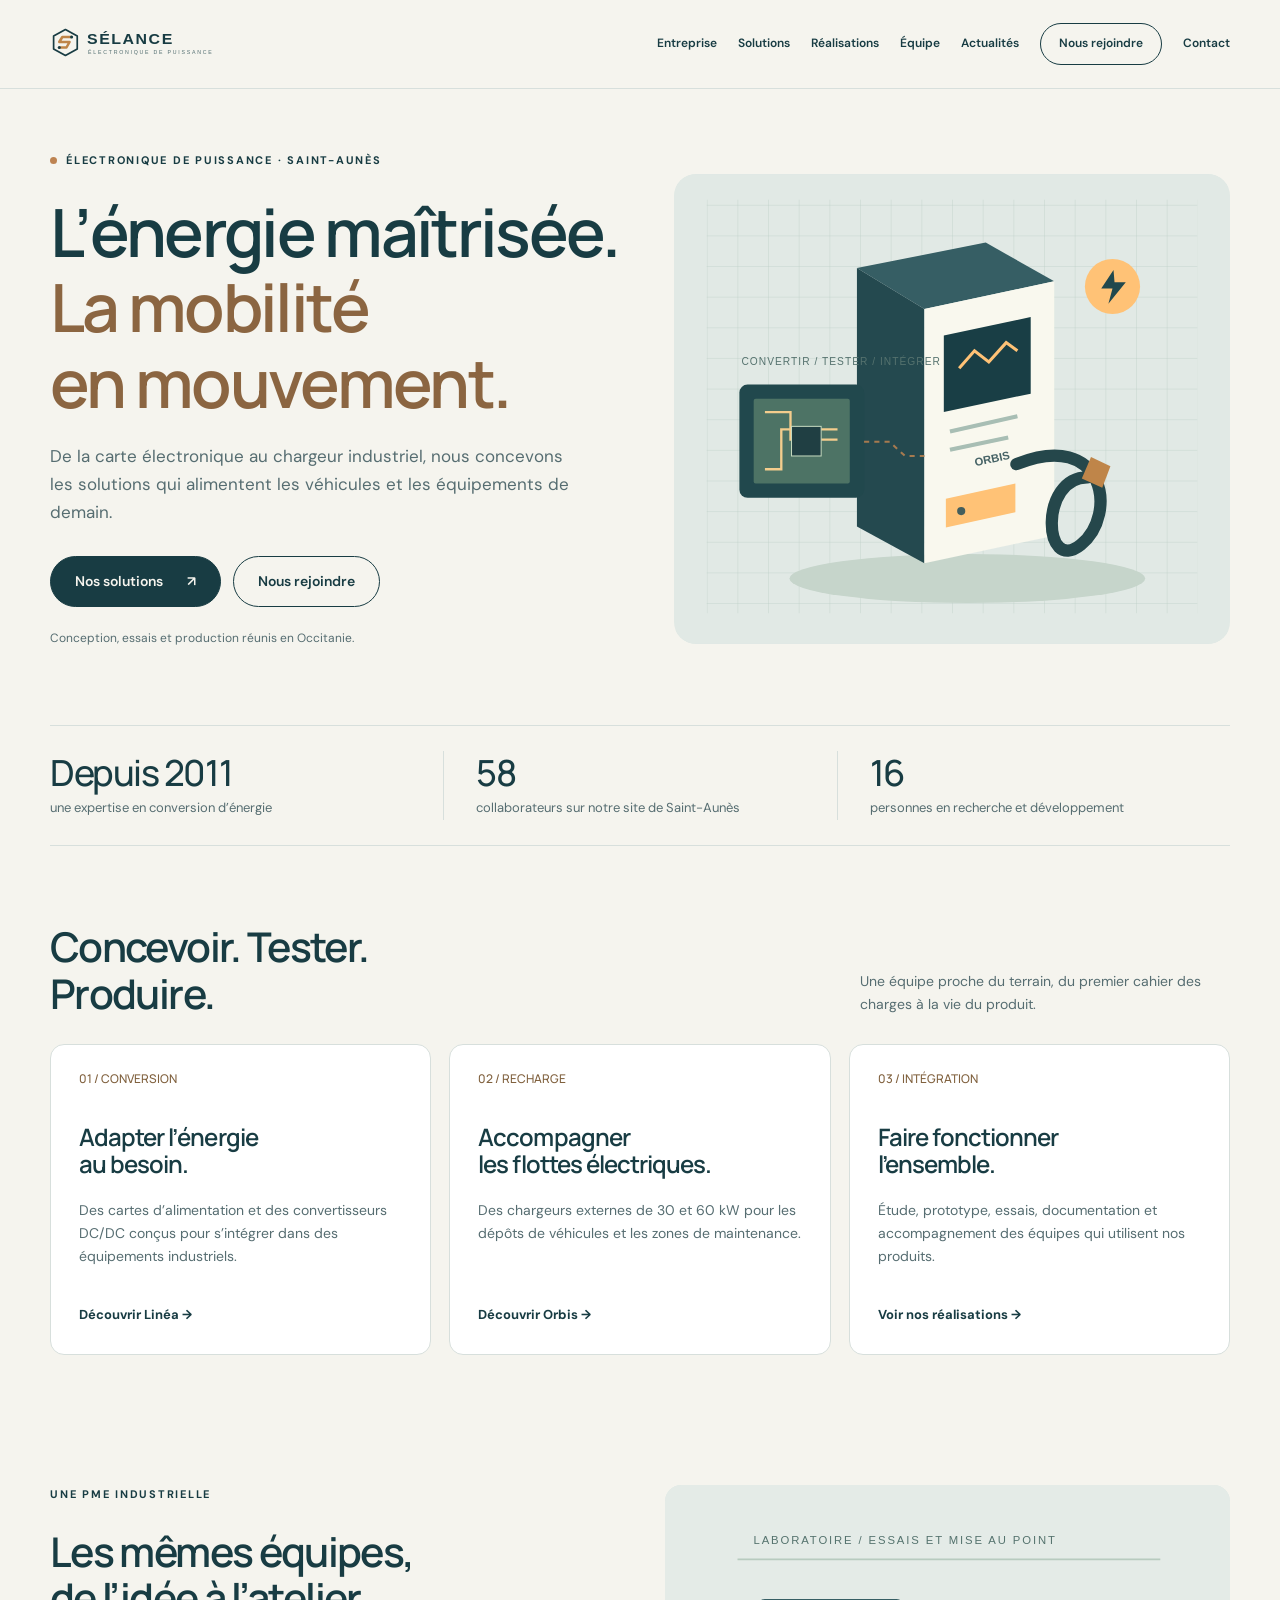
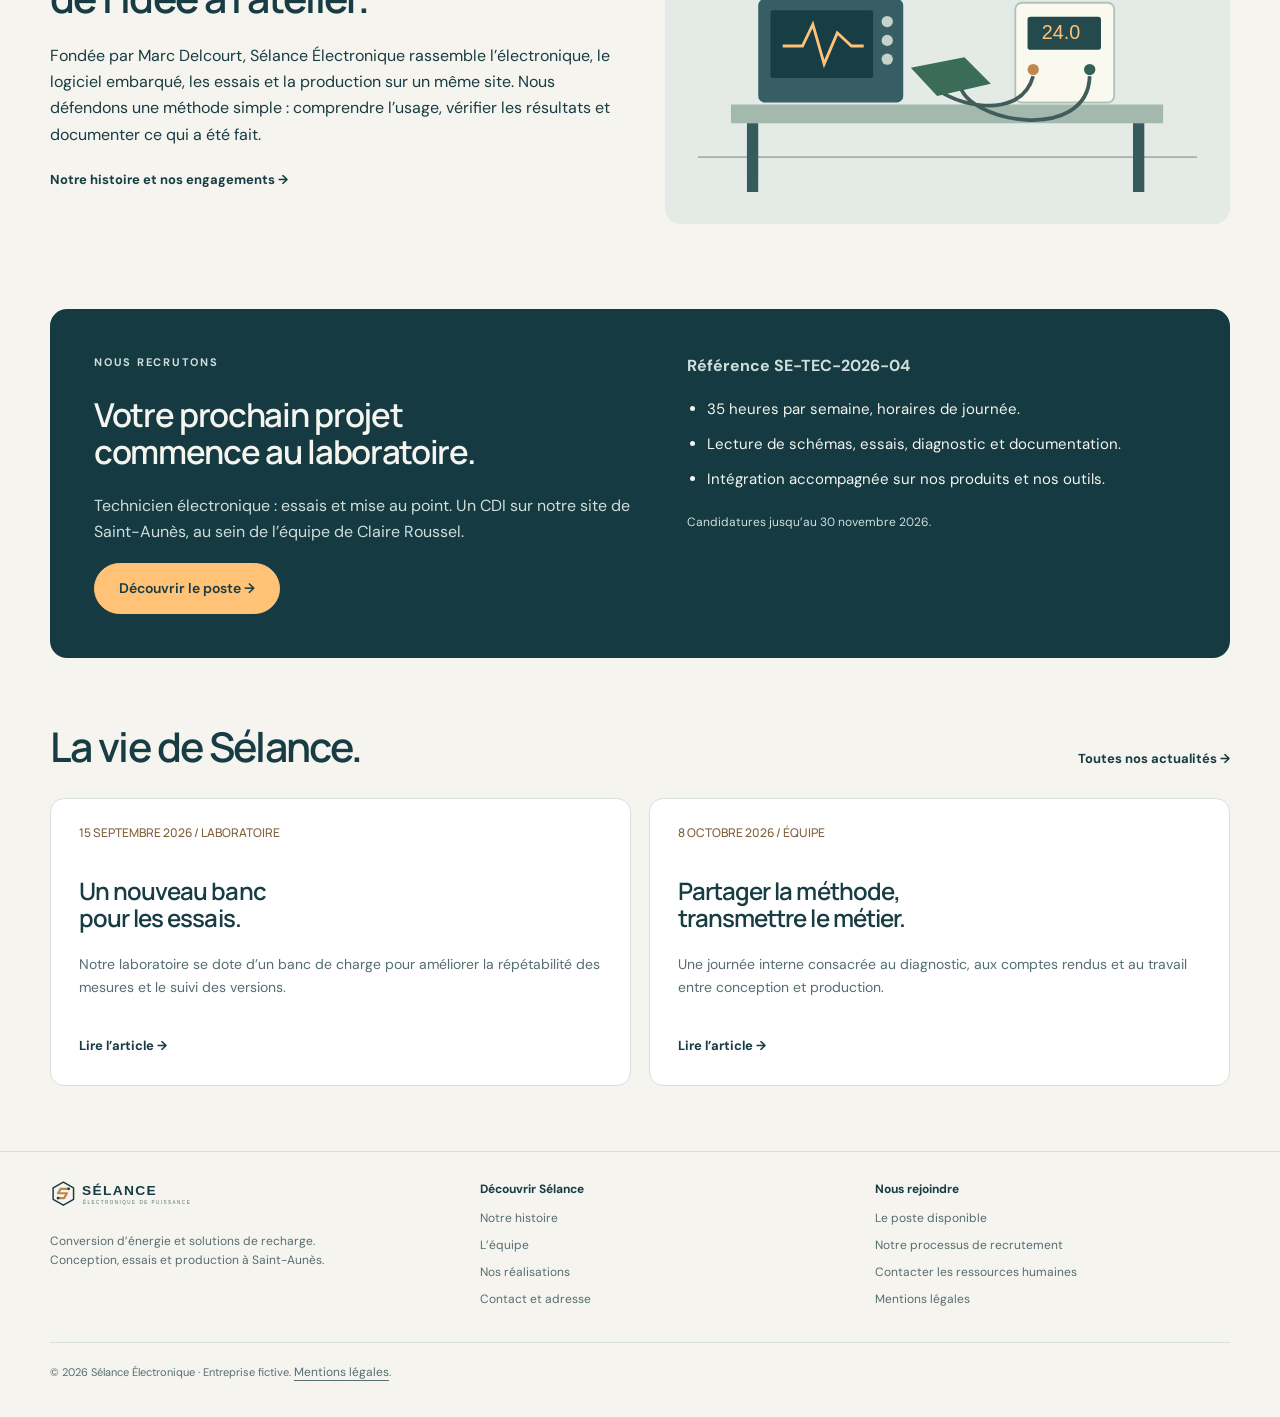
==== commit b887c192: "Remove candidate notebook and preparation tools from company website" ====
--- a/index.html
+++ b/index.html
@@ -1,5 +1,5 @@
-<!doctype html><html lang="fr"><head><meta charset="utf-8"><meta name="viewport" content="width=device-width, initial-scale=1"><meta name="robots" content="noindex,nofollow"><meta name="description" content="Sélance Électronique : entreprise fictive pour un jeu de rôle de recrutement. Électronique de puissance, conversion et recharge."><meta name="theme-color" content="#183c43"><title>Électronique de puissance, solutions de recharge · Sélance Électronique</title><link rel="icon" href="favicon.svg" type="image/svg+xml"><link rel="stylesheet" href="style.css"><script defer src="app.js"></script></head><body data-page="index"><a class="skip" href="#contenu">Aller au contenu</a><div class="notice">ENTREPRISE FICTIVE · Support de jeu de rôle professionnel</div><header class="header"><div class="wrap headrow"><a class="brand" href="index.html" aria-label="Sélance Électronique, accueil"><img src="assets/logo-selance.svg" alt="Sélance Électronique"></a><button class="menutoggle" aria-expanded="false" aria-controls="mainnav">Menu</button><nav id="mainnav" aria-label="Navigation principale"><a href="entreprise.html" >Entreprise</a><a href="solutions.html" >Solutions</a><a href="realisations.html" >Réalisations</a><a href="equipe.html" >Équipe</a><a href="actualites.html" >Actualités</a><a href="recrutement.html" class="notelink" >Nous rejoindre</a><a href="contact.html" >Contact</a></nav></div></header><main id="contenu"><div class="wrap"><section class="hero"><div><div class="eyebrow"><span class="dot"></span> Électronique de puissance · Saint-Aunès</div><h1>L’énergie maîtrisée.<br/><span>La mobilité<br/>en mouvement.</span></h1><p>De la carte électronique au chargeur industriel, nous concevons les solutions qui alimentent les véhicules et les équipements de demain.</p><div class="actions"><a class="button" href="solutions.html">Nos solutions <span aria-hidden="true">↗</span></a><a class="button secondary" href="recrutement.html">Nous rejoindre</a></div><p class="smallnote">Conception, essais et production réunis en Occitanie.</p></div><div class="visual"><img src="assets/orbis.svg" alt="Illustration d’un chargeur Orbis et de son électronique de conversion"></div></section><div class="stats"><div class="stat"><strong>Depuis 2011</strong><span>une expertise en conversion d’énergie</span></div><div class="stat"><strong>58</strong><span>collaborateurs sur notre site de Saint-Aunès</span></div><div class="stat"><strong>16</strong><span>personnes en recherche et développement</span></div></div>
+<!doctype html><html lang="fr"><head><meta charset="utf-8"><meta name="viewport" content="width=device-width, initial-scale=1"><meta name="robots" content="noindex,nofollow"><meta name="description" content="Sélance Électronique : électronique de puissance, conversion DC/DC et solutions de recharge. Découvrez notre entreprise, nos produits et nos métiers."><meta name="theme-color" content="#183c43"><title>Électronique de puissance, solutions de recharge · Sélance Électronique</title><link rel="icon" href="favicon.svg" type="image/svg+xml"><link rel="stylesheet" href="style.css"><script defer src="app.js"></script></head><body data-page="index"><a class="skip" href="#contenu">Aller au contenu</a><header class="header"><div class="wrap headrow"><a class="brand" href="index.html" aria-label="Sélance Électronique, accueil"><img src="assets/logo-selance.svg" alt="Sélance Électronique"></a><button class="menutoggle" aria-expanded="false" aria-controls="mainnav">Menu</button><nav id="mainnav" aria-label="Navigation principale"><a href="entreprise.html" >Entreprise</a><a href="solutions.html" >Solutions</a><a href="realisations.html" >Réalisations</a><a href="equipe.html" >Équipe</a><a href="actualites.html" >Actualités</a><a href="recrutement.html" class="notelink" >Nous rejoindre</a><a href="contact.html" >Contact</a></nav></div></header><main id="contenu"><div class="wrap"><section class="hero"><div><div class="eyebrow"><span class="dot"></span> Électronique de puissance · Saint-Aunès</div><h1>L’énergie maîtrisée.<br/><span>La mobilité<br/>en mouvement.</span></h1><p>De la carte électronique au chargeur industriel, nous concevons les solutions qui alimentent les véhicules et les équipements de demain.</p><div class="actions"><a class="button" href="solutions.html">Nos solutions <span aria-hidden="true">↗</span></a><a class="button secondary" href="recrutement.html">Nous rejoindre</a></div><p class="smallnote">Conception, essais et production réunis en Occitanie.</p></div><div class="visual"><img src="assets/orbis.svg" alt="Illustration d’un chargeur Orbis et de son électronique de conversion"></div></section><div class="stats"><div class="stat"><strong>Depuis 2011</strong><span>une expertise en conversion d’énergie</span></div><div class="stat"><strong>58</strong><span>collaborateurs sur notre site de Saint-Aunès</span></div><div class="stat"><strong>16</strong><span>personnes en recherche et développement</span></div></div>
 <section class="section"><div class="sectionhead"><h2>Concevoir. Tester.<br/>Produire.</h2><p>Une équipe proche du terrain, du premier cahier des charges à la vie du produit.</p></div><div class="grid"><article class="card"><span class="num">01 / CONVERSION</span><h3>Adapter l’énergie<br/>au besoin.</h3><p>Des cartes d’alimentation et des convertisseurs DC/DC conçus pour s’intégrer dans des équipements industriels.</p><a class="textlink" href="solutions.html#linea">Découvrir Linéa →</a></article><article class="card"><span class="num">02 / RECHARGE</span><h3>Accompagner<br/>les flottes électriques.</h3><p>Des chargeurs externes de 30 et 60 kW pour les dépôts de véhicules et les zones de maintenance.</p><a class="textlink" href="solutions.html#orbis">Découvrir Orbis →</a></article><article class="card"><span class="num">03 / INTÉGRATION</span><h3>Faire fonctionner<br/>l’ensemble.</h3><p>Étude, prototype, essais, documentation et accompagnement des équipes qui utilisent nos produits.</p><a class="textlink" href="realisations.html">Voir nos réalisations →</a></article></div></section>
 <section class="section split"><div><div class="eyebrow">Une PME industrielle</div><h2>Les mêmes équipes,<br/>de l’idée à l’atelier.</h2><p>Fondée par Marc Delcourt, Sélance Électronique rassemble l’électronique, le logiciel embarqué, les essais et la production sur un même site. Nous défendons une méthode simple : comprendre l’usage, vérifier les résultats et documenter ce qui a été fait.</p><a class="textlink" href="entreprise.html">Notre histoire et nos engagements →</a></div><div class="map"><img src="assets/laboratoire.svg" alt="Illustration du laboratoire d’essais de Sélance" style="width:100%;display:block"></div></section>
 <section class="band"><div><div class="eyebrow">Nous recrutons</div><h2>Votre prochain projet<br/>commence au laboratoire.</h2><p>Technicien électronique : essais et mise au point. Un CDI sur notre site de Saint-Aunès, au sein de l’équipe de Claire Roussel.</p><a class="button" href="offre.html">Découvrir le poste →</a></div><div><p><strong>Référence SE-TEC-2026-04</strong></p><ul><li>35 heures par semaine, horaires de journée.</li><li>Lecture de schémas, essais, diagnostic et documentation.</li><li>Intégration accompagnée sur nos produits et nos outils.</li></ul><p class="smallnote" style="color:#d0dedb">Candidatures jusqu’au 30 novembre 2026.</p></div></section>
-<section class="section" style="padding-top:0"><div class="sectionhead"><h2>La vie de Sélance.</h2><a class="textlink" href="actualites.html">Toutes nos actualités →</a></div><div class="grid two"><article class="card"><span class="num">15 SEPTEMBRE 2026 / LABORATOIRE</span><h3>Un nouveau banc<br/>pour les essais.</h3><p>Notre laboratoire se dote d’un banc de charge pour améliorer la répétabilité des mesures et le suivi des versions.</p><a class="textlink" href="actualites.html#banc">Lire l’article →</a></article><article class="card"><span class="num">8 OCTOBRE 2026 / ÉQUIPE</span><h3>Partager la méthode,<br/>transmettre le métier.</h3><p>Une journée interne consacrée au diagnostic, aux comptes rendus et au travail entre conception et production.</p><a class="textlink" href="actualites.html#transmission">Lire l’article →</a></article></div></section></div></main><footer class="foot"><div class="wrap"><div class="footgrid"><div><img class="footlogo" src="assets/logo-selance.svg" alt="Sélance Électronique"><p>Conversion d’énergie et solutions de recharge.<br/>Conception, essais et production à Saint-Aunès.</p></div><div><strong>Découvrir Sélance</strong><a href="entreprise.html#histoire">Notre histoire</a><a href="equipe.html">L’équipe</a><a href="realisations.html">Nos réalisations</a><a href="contact.html">Contact et adresse</a></div><div><strong>Nous rejoindre</strong><a href="offre.html">Le poste disponible</a><a href="lexique.html">Comprendre nos métiers</a><a href="notes.html">Mon carnet de préparation</a><a href="mentions.html">Cadre de l’exercice</a></div></div><p class="fineprint">© 2026 Sélance Électronique · Entreprise, personnes, produits et coordonnées fictifs. Aucune candidature réelle n’est reçue. <a href="mentions.html">En savoir plus sur ce scénario</a>.</p></div></footer></body></html>+<section class="section" style="padding-top:0"><div class="sectionhead"><h2>La vie de Sélance.</h2><a class="textlink" href="actualites.html">Toutes nos actualités →</a></div><div class="grid two"><article class="card"><span class="num">15 SEPTEMBRE 2026 / LABORATOIRE</span><h3>Un nouveau banc<br/>pour les essais.</h3><p>Notre laboratoire se dote d’un banc de charge pour améliorer la répétabilité des mesures et le suivi des versions.</p><a class="textlink" href="actualites.html#banc">Lire l’article →</a></article><article class="card"><span class="num">8 OCTOBRE 2026 / ÉQUIPE</span><h3>Partager la méthode,<br/>transmettre le métier.</h3><p>Une journée interne consacrée au diagnostic, aux comptes rendus et au travail entre conception et production.</p><a class="textlink" href="actualites.html#transmission">Lire l’article →</a></article></div></section></div></main><footer class="foot"><div class="wrap"><div class="footgrid"><div><img class="footlogo" src="assets/logo-selance.svg" alt="Sélance Électronique"><p>Conversion d’énergie et solutions de recharge.<br/>Conception, essais et production à Saint-Aunès.</p></div><div><strong>Découvrir Sélance</strong><a href="entreprise.html#histoire">Notre histoire</a><a href="equipe.html">L’équipe</a><a href="realisations.html">Nos réalisations</a><a href="contact.html">Contact et adresse</a></div><div><strong>Nous rejoindre</strong><a href="offre.html">Le poste disponible</a><a href="recrutement.html">Notre processus de recrutement</a><a href="contact.html#recrutement">Contacter les ressources humaines</a><a href="mentions.html">Mentions légales</a></div></div><p class="fineprint">© 2026 Sélance Électronique · Entreprise fictive. <a href="mentions.html">Mentions légales</a>.</p></div></footer></body></html>
